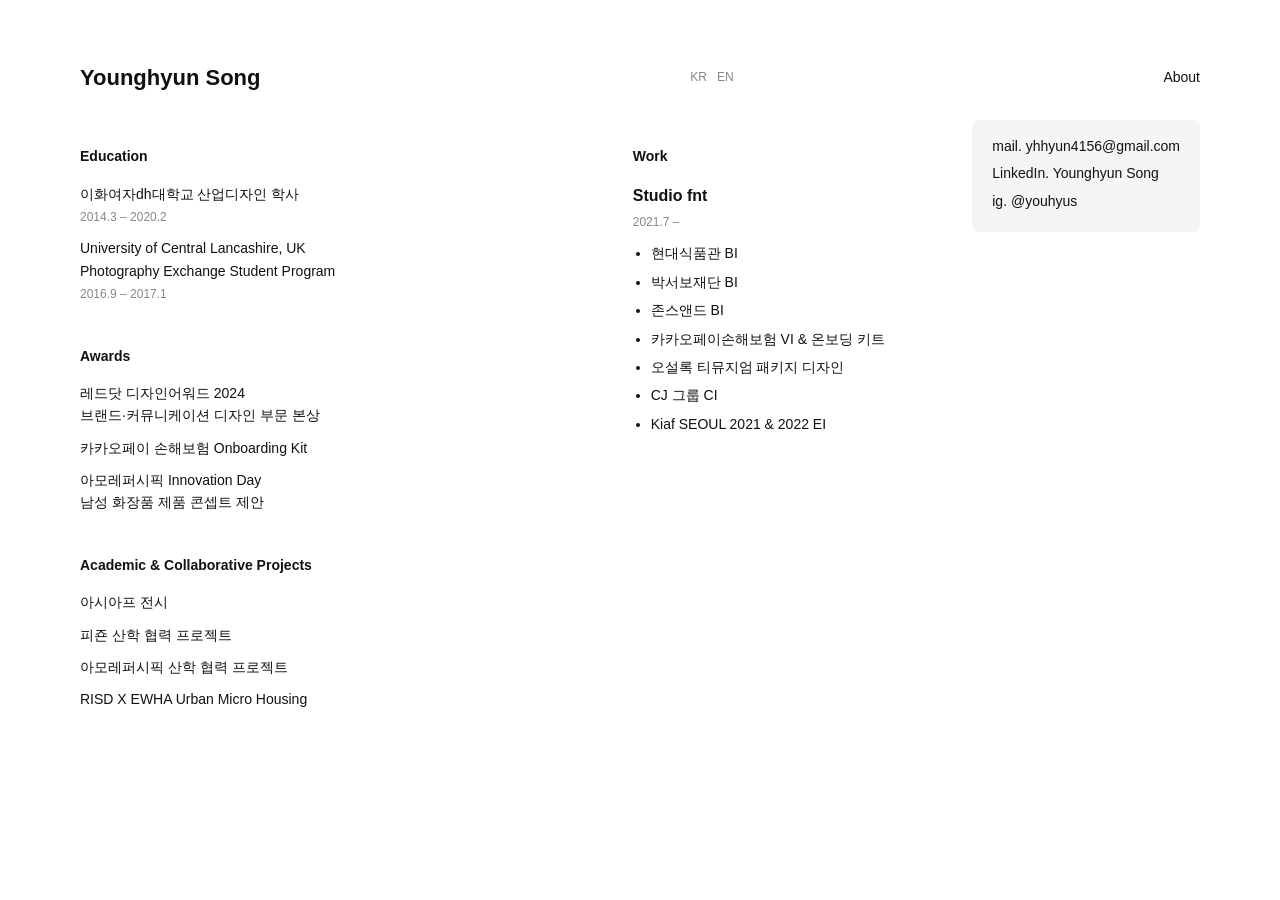
==== index.html @ 8f0b8721 "00" ====
<!doctype html>
<html lang="en">
  <head>
    <meta charset="UTF-8" />
    <meta name="viewport" content="width=device-width, initial-scale=1.0" />
    <title>Younghyun Song</title>
    <link rel="stylesheet" href="style.css" />
  </head>

  <body>
    <header class="header">
      <h1>Younghyun Song</h1>

      <div class="language">
        <span>KR</span>
        <span>EN</span>
      </div>

      <div class="about">About</div>
    </header>

    <div class="content">
      <!-- LEFT COLUMN -->

      <div class="left">
        <section>
          <h2>Education</h2>

          <p>
            이화여자dh대학교 산업디자인 학사<br />
            <span class="date">2014.3 – 2020.2</span>
          </p>

          <p>
            University of Central Lancashire, UK<br />
            Photography Exchange Student Program<br />
            <span class="date">2016.9 – 2017.1</span>
          </p>
        </section>

        <section>
          <h2>Awards</h2>

          <p>
            레드닷 디자인어워드 2024<br />
            브랜드·커뮤니케이션 디자인 부문 본상
          </p>

          <p>카카오페이 손해보험 Onboarding Kit</p>

          <p>
            아모레퍼시픽 Innovation Day<br />
            남성 화장품 제품 콘셉트 제안
          </p>
        </section>

        <section>
          <h2>Academic & Collaborative Projects</h2>

          <p>아시아프 전시</p>
          <p>피죤 산학 협력 프로젝트</p>
          <p>아모레퍼시픽 산학 협력 프로젝트</p>
          <p>RISD X EWHA Urban Micro Housing</p>
        </section>
      </div>

      <!-- RIGHT COLUMN -->

      <div class="right">
        <section>
          <h2>Work</h2>

          <h3>Studio fnt</h3>

          <p class="date">2021.7 –</p>

          <ul>
            <li>현대식품관 BI</li>
            <li>박서보재단 BI</li>
            <li>존스앤드 BI</li>
            <li>카카오페이손해보험 VI & 온보딩 키트</li>
            <li>오설록 티뮤지엄 패키지 디자인</li>
            <li>CJ 그룹 CI</li>
            <li>Kiaf SEOUL 2021 & 2022 EI</li>
          </ul>
        </section>
      </div>
    </div>

    <div class="contact">
      <p>mail. yhhyun4156@gmail.com</p>
      <p>LinkedIn. Younghyun Song</p>
      <p>ig. @youhyus</p>
    </div>
  </body>
</html>
---- style.css ----
* {
  margin: 0;
  padding: 0;
  box-sizing: border-box;
}

body {
  font-family: Arial, Helvetica, sans-serif;
  background: white;
  color: #111;
  line-height: 1.6;
  padding: 60px 80px;
  position: relative;
}

.header {
  display: flex;
  align-items: center;
  justify-content: space-between;
  margin-bottom: 50px;
}

.header h1 {
  font-size: 22px;
  font-weight: 600;
}

.language {
  font-size: 12px;
  color: #888;
  display: flex;
  gap: 10px;
}

.about {
  font-size: 14px;
}

.content {
  display: grid;
  grid-template-columns: 1fr 1.2fr;
  gap: 80px;
  max-width: 1200px;
}

section {
  margin-bottom: 40px;
}

h2 {
  font-size: 14px;
  margin-bottom: 15px;
  font-weight: 600;
}

h3 {
  font-size: 16px;
  margin-bottom: 5px;
}

p {
  font-size: 14px;
  margin-bottom: 10px;
}

.date {
  font-size: 12px;
  color: #888;
}

ul {
  margin-top: 10px;
  padding-left: 18px;
}

li {
  font-size: 14px;
  margin-bottom: 6px;
}

.contact {
  position: absolute;
  top: 120px;
  right: 80px;
  background: #f5f5f5;
  padding: 15px 20px;
  border-radius: 8px;
  font-size: 13px;
}

.contact p {
  margin-bottom: 5px;
}
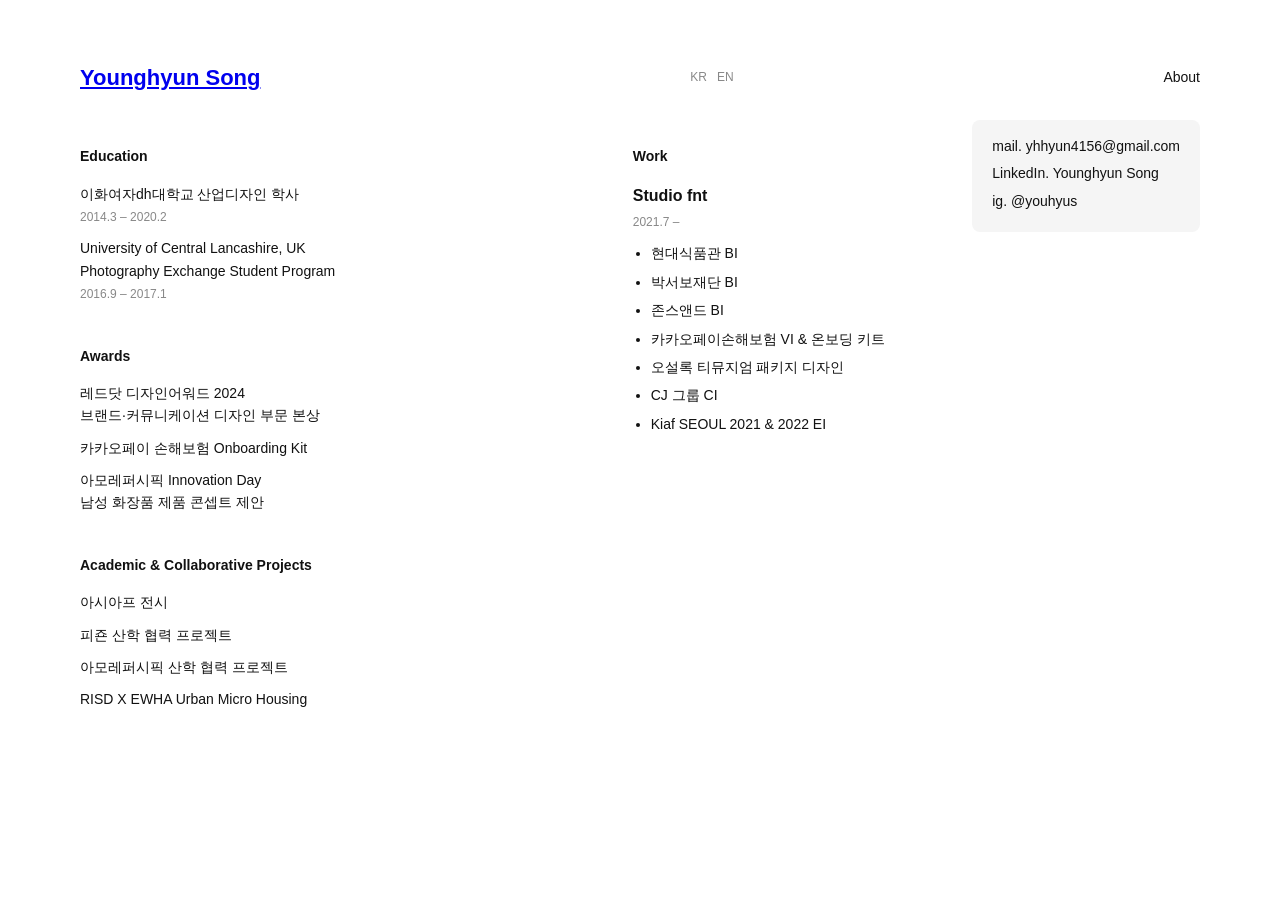
==== commit ca438abb: "n" ====
--- a/index.html
+++ b/index.html
@@ -9,7 +9,9 @@
 
   <body>
     <header class="header">
-      <h1>Younghyun Song</h1>
+      <h1>
+        <a href="gallery.html" class="home-link">Younghyun Song</a>
+      </h1>
 
       <div class="language">
         <span>KR</span>
